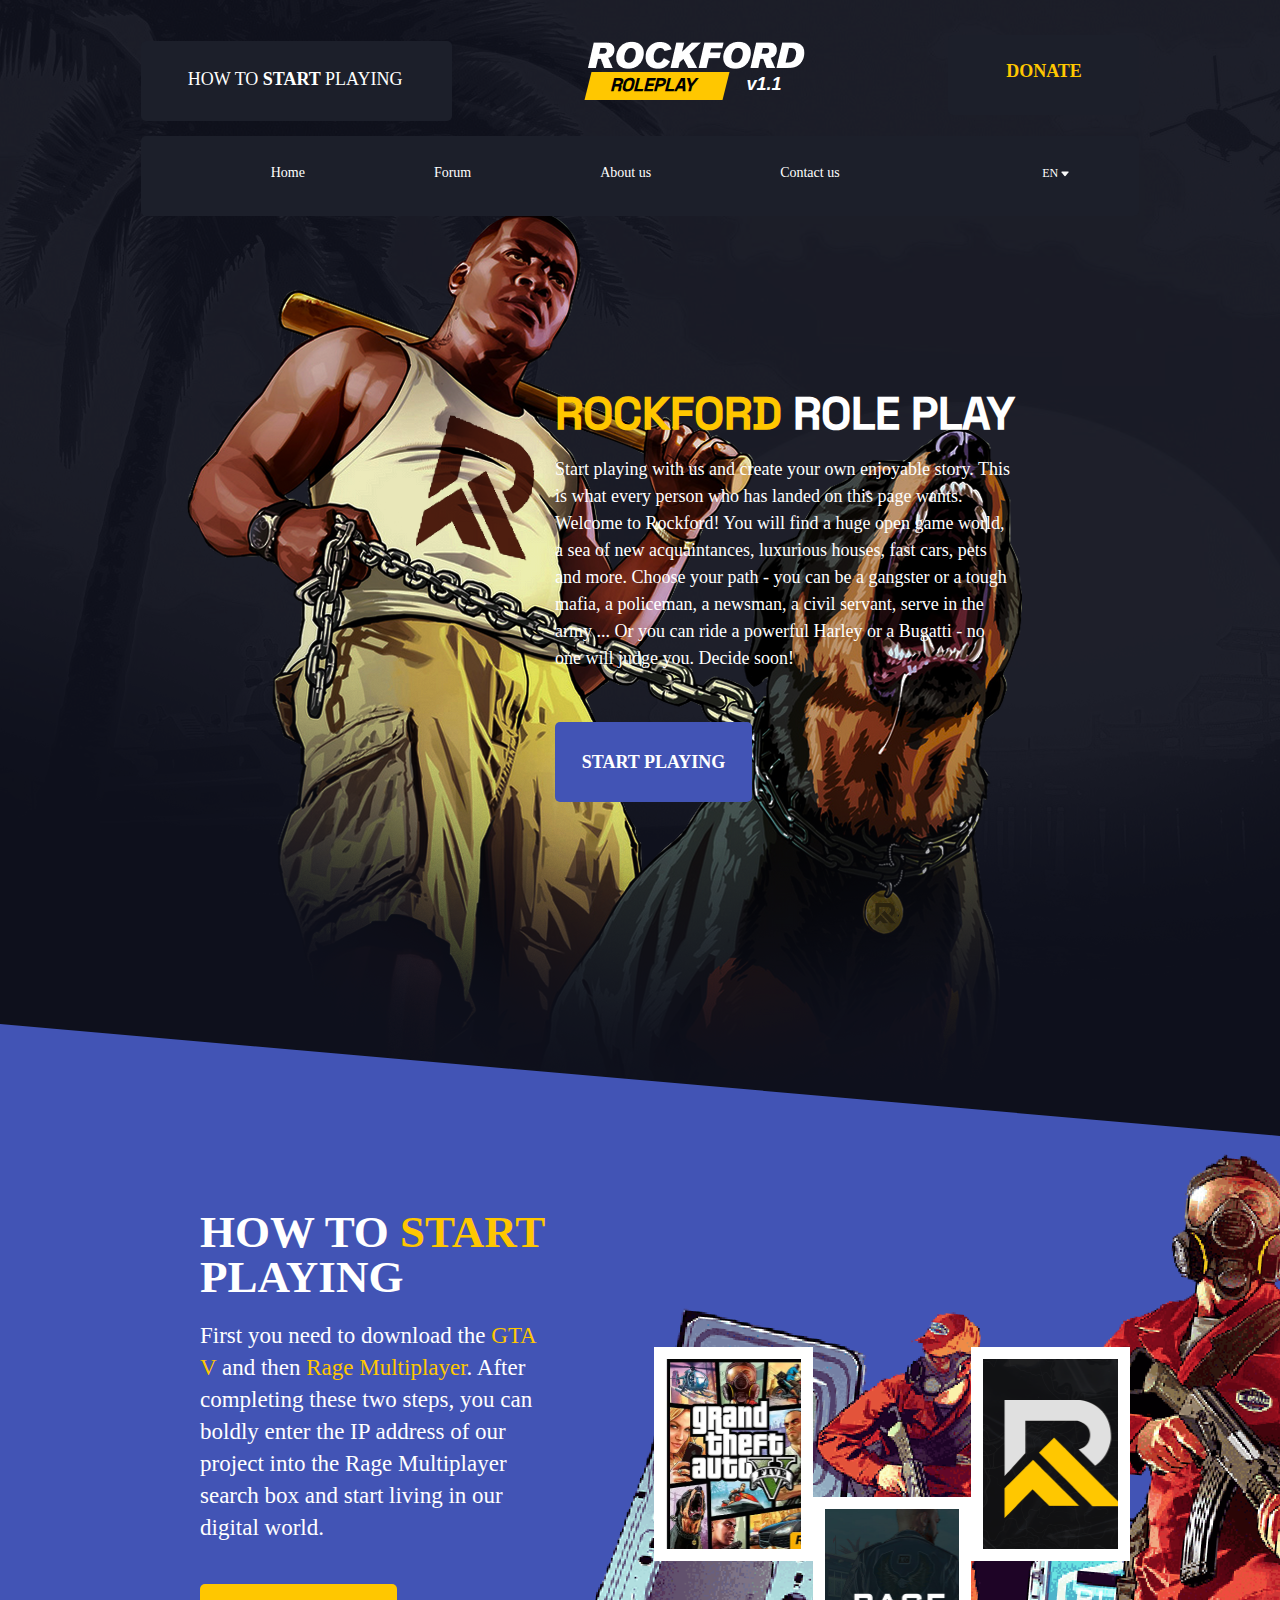
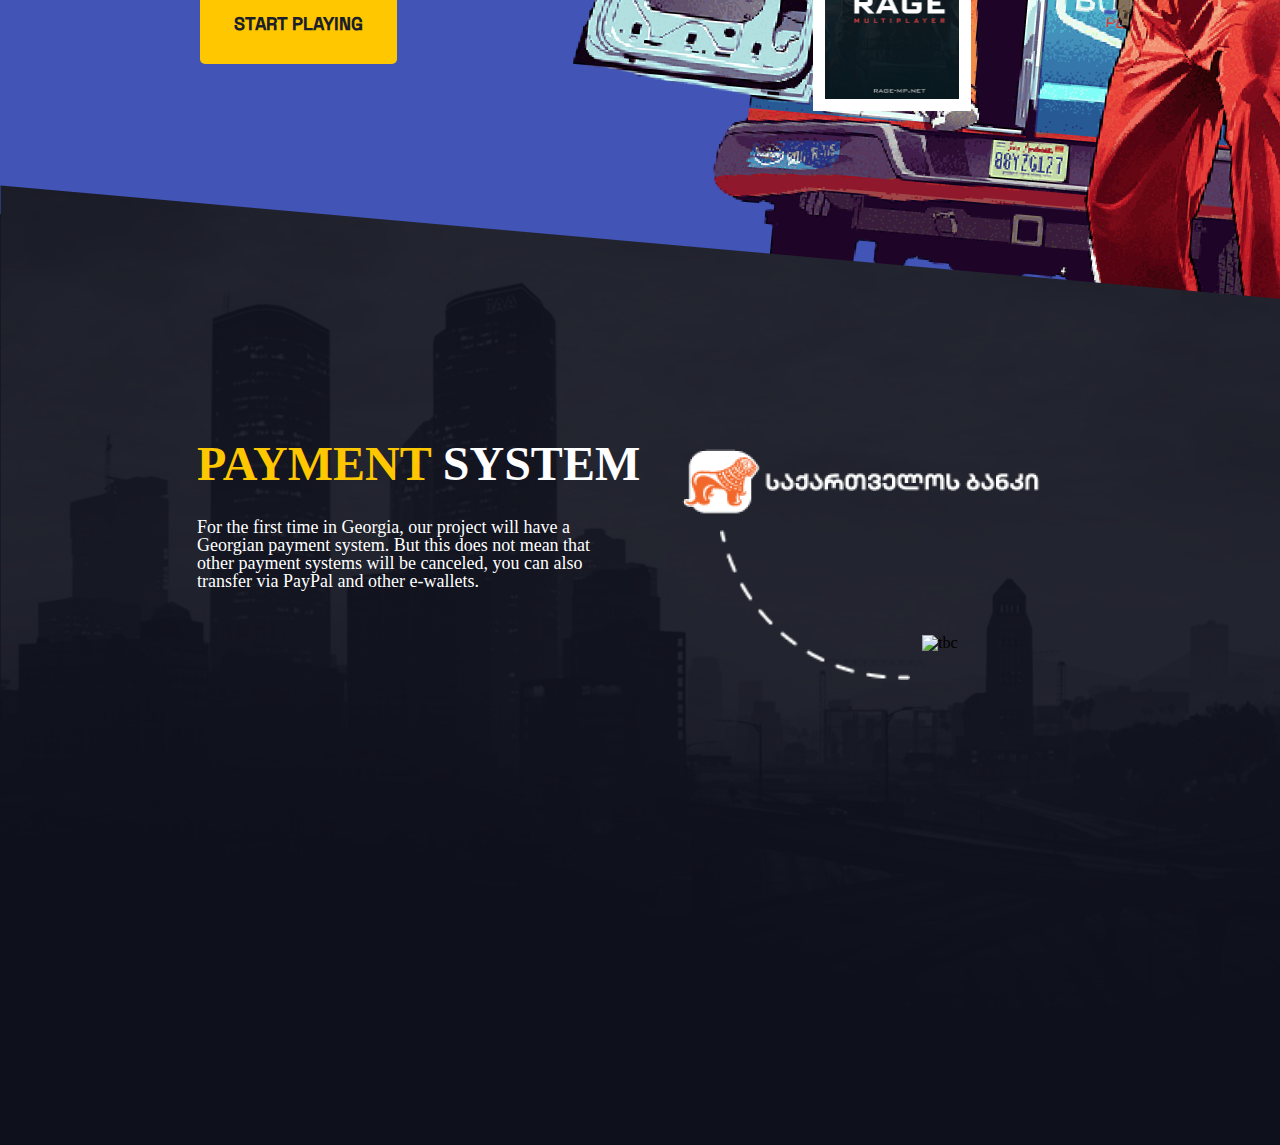
==== index.html @ c7f7a8d2 "first upload" ====
<!DOCTYPE html>
<html lang="en">
<head>
    <meta charset="UTF-8">
    <meta http-equiv="X-UA-Compatible" content="IE=edge">
    <meta name="viewport" content="width=device-width, initial-scale=1.0">
    <title>Rockford</title>
    <link rel="stylesheet" href="css/reset.css">
    <link rel="stylesheet" href="css/style.css">
    <link rel="stylesheet" href="css/responsive.css">
</head>
<body>
    <header>
        <div class="header_content">
            <div class="topNavLeft">
                <div>HOW TO<span> START </span>PLAYING</div>
            </div>
            <div class="topNavCenter">
                <img src="images/logo.png" alt="logo">
                <div class="roleplay_v">
                    <div class="roleplay">
                        <h4>ROLEPLAY</h4>
                    </div>
                    <div class="v1">
                        v1.1
                    </div>
                </div>
            </div>
            <div class="topNavRight">
                <h4>DONATE</h4>
            </div>
            <div class="header_navigation">
                <ul class="headerNavList">
                    <li>Home</li>
                    <li>Forum</li>
                    <li>About us</li>
                    <li>Contact us</li>
                </ul>
                <div class="language">
                    <p>EN</p>
                    <img src="images/Vector.png" alt="downarrow">
                </div>
            </div>
        </div>
    </header>
    <div class="section_first">
        <div class="section_first1"> <span> ROCKFORD </span> ROLE PLAY </div>
        <div class="section_first2">
            Start playing with us and create your own enjoyable story. This is what every person who has landed on this page wants. Welcome to Rockford! You will find a huge open game world, a sea of new acquaintances, luxurious houses, fast cars, pets and more. Choose your path - you can be a gangster or a tough mafia, a policeman, a newsman, a civil servant, serve in the army ... Or you can ride a powerful Harley or a Bugatti - no one will judge you. Decide soon!
        </div>
        <div id="startPlaying1" class="start_playing1">
            START PLAYING
        </div>
    </div>
    <div class="section_second">
        <div class="section_second_rotation">
            <div class="section_second_left">
                <div class="section_second_header"> HOW TO <span>START</span> PLAYING</div>
                <div class="section_second_text">
                    First you need to download the <span> GTA V </span> and then <span> Rage Multiplayer</span>. After completing these two steps, you can boldly enter the IP address of our project into the Rage Multiplayer search box and start living in our digital world.
                </div>
                <div id="startPlaying2" class="start_playing2">
                    START PLAYING
                </div>
            </div>
            <div class="section_second_right">
                <div class="img1"></div>
                <div class="img2"></div>
                <div class="img3"></div>
            </div>
        </div>
    </div>
    <div class="section_third">
        <div class="section_third_left">
            <div class="section_third_header"> <span> PAYMENT </span> SYSTEM</div>
            <div class="section_third_text">
                For the first time in Georgia, our project will have a Georgian payment system. But this does not mean that other payment systems will be canceled, you can also transfer via PayPal and other e-wallets.
            </div>
        </div>
        <div class="section_third_right">
            <img class="bog" src="images/bog1.png" alt="bog">
            <img class="ellipse" src="images/Ellipse1.png" alt="ellipse">
            <img class="tbc" src="images/TBC.png" alt="tbc">
        </div>
    </div>
    <script src="scripts/script.js"></script>
</body>
</html>
---- css/style.css ----
@font-face {
  font-family: poppins;
  src: url(../fonts/Poppins-light.ttf);
}
@font-face {
  font-family: grotesk;
  src: url(../fonts/SpaceGrotesk-Medium.ttf);
}
body {
  max-width: 1920px;
  margin: 0 auto;
  background-color: #0e101c;
}

/* header */

header {
  max-width: 1920px;
  width: 100%;
  background: url(../images/background.png);
  height: 1080px;
}
.header_content {
  width: 78%;
  margin: 0 auto;
  height: 181px;
  position: relative;
  top: 35px;
  display: flex;
  justify-content: space-between;
}
.topNavLeft {
  margin-top: 6px;
  width: 311px;
  height: 80px;
  background: #1c1f2a;
  border-radius: 5px;
}
.topNavLeft div {
  font-size: 18px;
  font-family: poppins;
  color: #ffffff;
  top: 35px;
  left: 47px;
  position: absolute;
}
.topNavLeft div span {
  font-weight: 800;
}
.topNavCenter {
  height: 71px;
  margin-top: 6px;
  width: 223px;
}
.roleplay_v {
  display: flex;
}
.roleplay {
  background: #ffc700;
  font-size: 18px;
  font-family: grotesk;
  font-weight: 500;
  width: 138px;
  height: 28px;
  transform: skewX(-14deg);
}
.roleplay h4 {
  position: absolute;
  top: 4px;
  left: 23px;
}
.v1 {
  color: #ffffff;
  font-size: 18px;
  font-weight: 900;
  font-style: italic;
  font-family: sans-serif;
  margin-top: 3px;
  margin-left: 20px;
}
.topNavRight {
  width: 191px;
  height: 80px;
  background: #1c1f2a;
  border-radius: 5px;
}
.topNavRight h4 {
  color: #ffc700;
  font-family: poppins;
  font-size: 18px;
  font-weight: 700;
  margin-top: 27px;
  margin-left: 58px;
}

/* header navigation */

.header_navigation {
  background-color: #1c1f2a;
  width: 100%;
  top: 101px;
  height: 80px;
  position: absolute;
  border-radius: 5px;
  border-radius: 5px;
}
.headerNavList {
  max-width: 569px;
  width: 100%;
  font-family: poppins;
  font-size: 14px;
  font-weight: 400;
  color: #ffffff;
  display: flex;
  justify-content: space-between;
  margin-top: 30px;
  position: absolute;
  right: 30%;
}
.language {
  position: absolute;
  color: #ffffff;
  font-family: poppins;
  font-size: 12px;
  top: 31px;
  right: 70px;
  display: flex;
  justify-content: space-between;
  width: 27px;
}
.language img {
  margin-top: 4px;
  height: 80%;
}

/* first section */

.section_first {
  position: absolute;
  top: 391px;
  right: 265px;
  max-width: 1920px;
}
.section_first1 {
  color: #ffffff;
  font-family: grotesk;
  font-size: 45px;
  font-weight: 700;
}
.section_first1 span {
  color: #ffc700;
}
.section_first2 {
  color: #ffffff;
  font-family: poppins;
  font-size: 18px;
  line-height: 27px;
  width: 460px;
  margin-top: 20px;
}
.start_playing1 {
  width: 197px;
  height: 80px;
  color: #ffffff;
  font-family: poppins;
  font-weight: bold;
  font-size: 18px;
  background-color: #4254b5;
  border-radius: 5px;
  margin-top: 50px;
  text-align: center;
  vertical-align: middle;
  line-height: 80px;
  cursor: pointer;
}

/* second section */

.section_second {
  position: relative;
  transform: skewY(5deg);
  background-color: #4254b5;
  height: 790px;
}
.section_second_header {
  color: #ffffff;
  font-size: 125px;
  font-family: poppins;
  font-size: 45px;
  font-weight: 700;
}
.section_second_header span {
  color: #ffc700;
}
.section_second_text {
  color: #ffffff;
  font-family: poppins;
  font-size: 23px;
  max-width: 540px;
  line-height: 32px;
  margin-top: 20px;
}
.section_second_text span {
  color: #ffc700;
}
.start_playing2 {
  background-color: #ffc700;
  width: 197px;
  height: 80px;
  border-radius: 5px;
  font-size: 18px;
  font-family: grotesk;
  font-weight: 900;
  color: #1c1f2a;
  text-align: center;
  vertical-align: middle;
  line-height: 80px;
  margin-top: 40px;
  cursor: pointer;
}
.section_second_right {
  background-image: url(../images/gta5_1.png);
  height: 500px;
  display: flex;
  flex-direction: row;
  justify-content: space-between;
  width: 45%;
  margin-top: 17px;
  padding-top: 350px;
  padding-right: 150px;
  background-repeat: no-repeat;
}

.img1 {
  background: url(../images/image1.png);
  width: 140px;
  height: 190px;
  border: 12px solid #ffffff;
  margin-left: 100px;
  margin-top: -100px;
}
.img2 {
  margin-top: 50px;
  background: url(../images/image2.png);
  width: 140px;
  height: 190px;
  border: 12px solid #ffffff;
}
.img3 {
  background: url(../images/image3.png);
  width: 140px;
  height: 190px;
  border: 12px solid #ffffff;
  margin-top: -100px;
}
.section_second_rotation {
  transform: skewY(-5deg);
  display: flex;
  flex-direction: row;
  justify-content: space-between;
}
.section_second_left {
  width: 600px;
  min-width: 300px;
  display: flex;
  flex-direction: column;
  height: 500px;
  margin-left: 200px;
  margin-top: 130px;
}

/* third section */

.section_third {
  background: url(../images/bg1.png);
  height: 960px;
  margin-top: -85px;
  display: flex;
  justify-content: space-between;
  position: relative;
}
.section_third_left {
  padding-top: 255px;
  margin-left: 197px;
  display: flex;
  flex-direction: column;
  justify-content: space-between;
  height: 150px;
  min-width: 400px;
}
.section_third_header {
  font-family: poppins;
  font-size: 48px;
  font-weight: 700;
  color: #ffffff;
}
.section_third_header span {
  color: #ffc700;
}
.section_third_text {
  font-size: 18px;
  font-family: poppins;
  font-weight: 400;
  color: #ffffff;
  max-width: 420px;
}
.section_third_right {
  display: flex;
  flex-direction: column;
  justify-content: space-between;
}
.bog {
  position: absolute;
  width: 400px;
  right: 570px;
  top: 250px;
}
.ellipse {
  position: absolute;
  width: 190px;
  top: 345px;
  right: 720px;
}
.tbc {
  position: absolute;
  width: 328px;
  right: 380px;
  top: 450px;
}
---- css/responsive.css ----
@media (min-width: 1920px) {
  .section_first {
    max-width: 1920px;
  }
}
@media (max-width: 1600px) {
  .bog {
    right: 320px;
  }
  .ellipse {
    right: 470px;
  }
  .tbc {
    right: 130px;
  }
}
@media (max-width: 1340px) {
  .bog {
    right: 220px;
  }
  .ellipse {
    right: 370px;
  }
  .tbc {
    right: 30px;
  }
}

@media (max-width: 1250px) {
  .section_third_left {
    margin-left: 100px;
  }
  .bog {
    width: 300px;
    right: 160px;
  }
  .tbc {
    width: 228px;
    top: 360px;
    right: 100px;
  }
  .ellipse {
    width: 90px;
    top: 320px;
    right: 330px;
  }
  .section_second_left {
    margin-left: 100px;
  }
  .section_second_right {
    flex-direction: column;
    justify-content: space-between;
    height: 400px;
  }
  .img1,
  .img2,
  .img3 {
    margin-top: 0;
    margin-left: 250px;
    width: 150px;
  }
  .img1 {
    margin-top: -280px;
  }
}
@media (max-width: 1075px) {
  .header_content {
    width: 100%;
  }
  .section_second_rotation {
    flex-direction: column;
  }
  .section_second_left {
    position: absolute;
    min-width: 550px;
    margin: 0 0 0 0;
    top: 150px;
    right: 200px;
  }
  .section_second_right {
    position: absolute;
    flex-direction: row;
    justify-content: space-between;
    background-size: 100% 100%;
    height: 450px;
    width: 70%;
    object-fit: cover;
    top: 500px;
    right: 0;
  }
  .img1,
  .img2,
  .img3 {
    margin-left: 0px;
    min-width: 140px;
    margin-top: -100px;
  }
  .img2 {
    margin-top: 60px;
  }
  .section_second {
    height: 1300px;
  }
  .section_second_left {
    width: 100px;
  }
}
@media (max-width: 960px) {
  .section_third_left {
    position: absolute;
    margin-left: 0;
    right: 200px;
  }
  .section_third_right {
    position: absolute;
    width: 100%;
    top: 200px;
    right: 140px;
  }
  .ellipse {
    display: none;
  }
  .tbc {
    width: 200px;
    right: 210px;
    top: 340px;
  }
}
@media (max-width: 840px) {
  .section_first {
    right: 170px;
  }
  .section_second_right {
    width: 66%;
  }
  .section_second_left {
    right: 80px;
  }
  .headerNavList {
    right: 20%;
  }
  .language {
    right: 50px;
  }
}
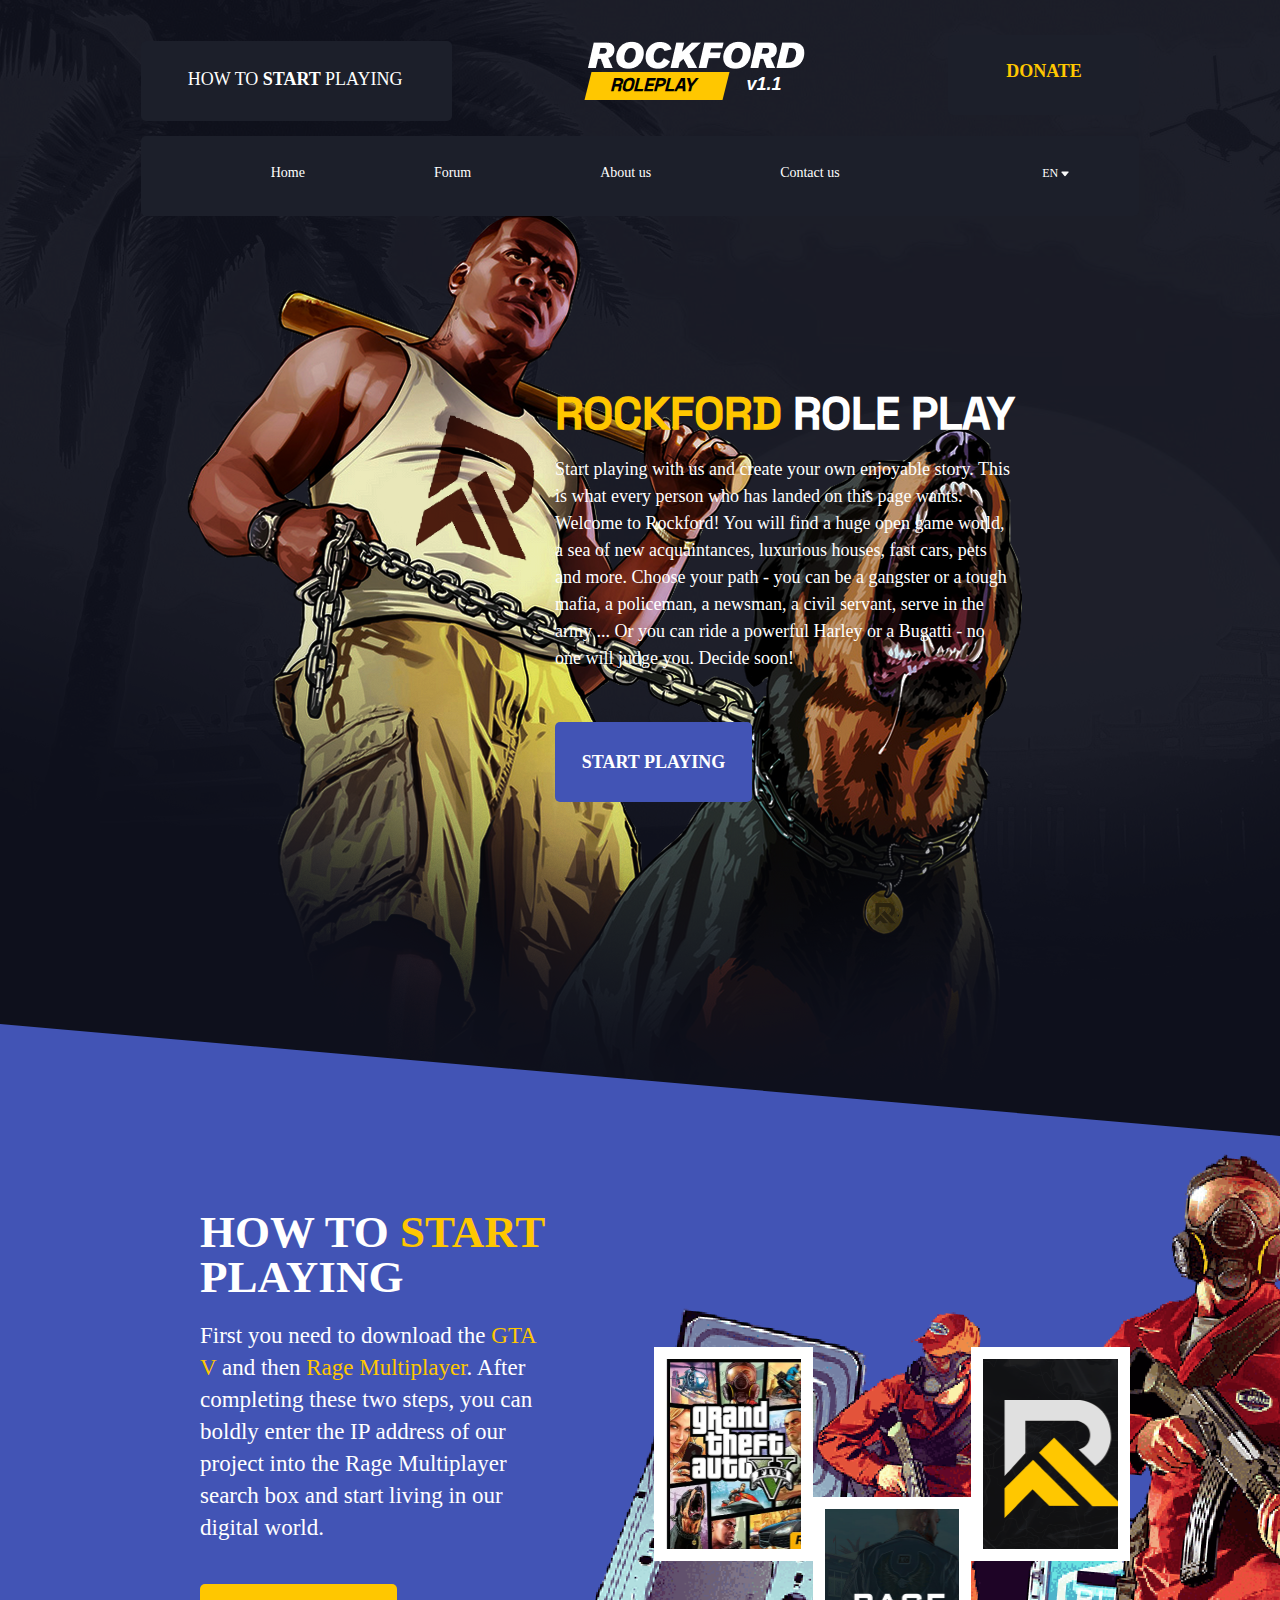
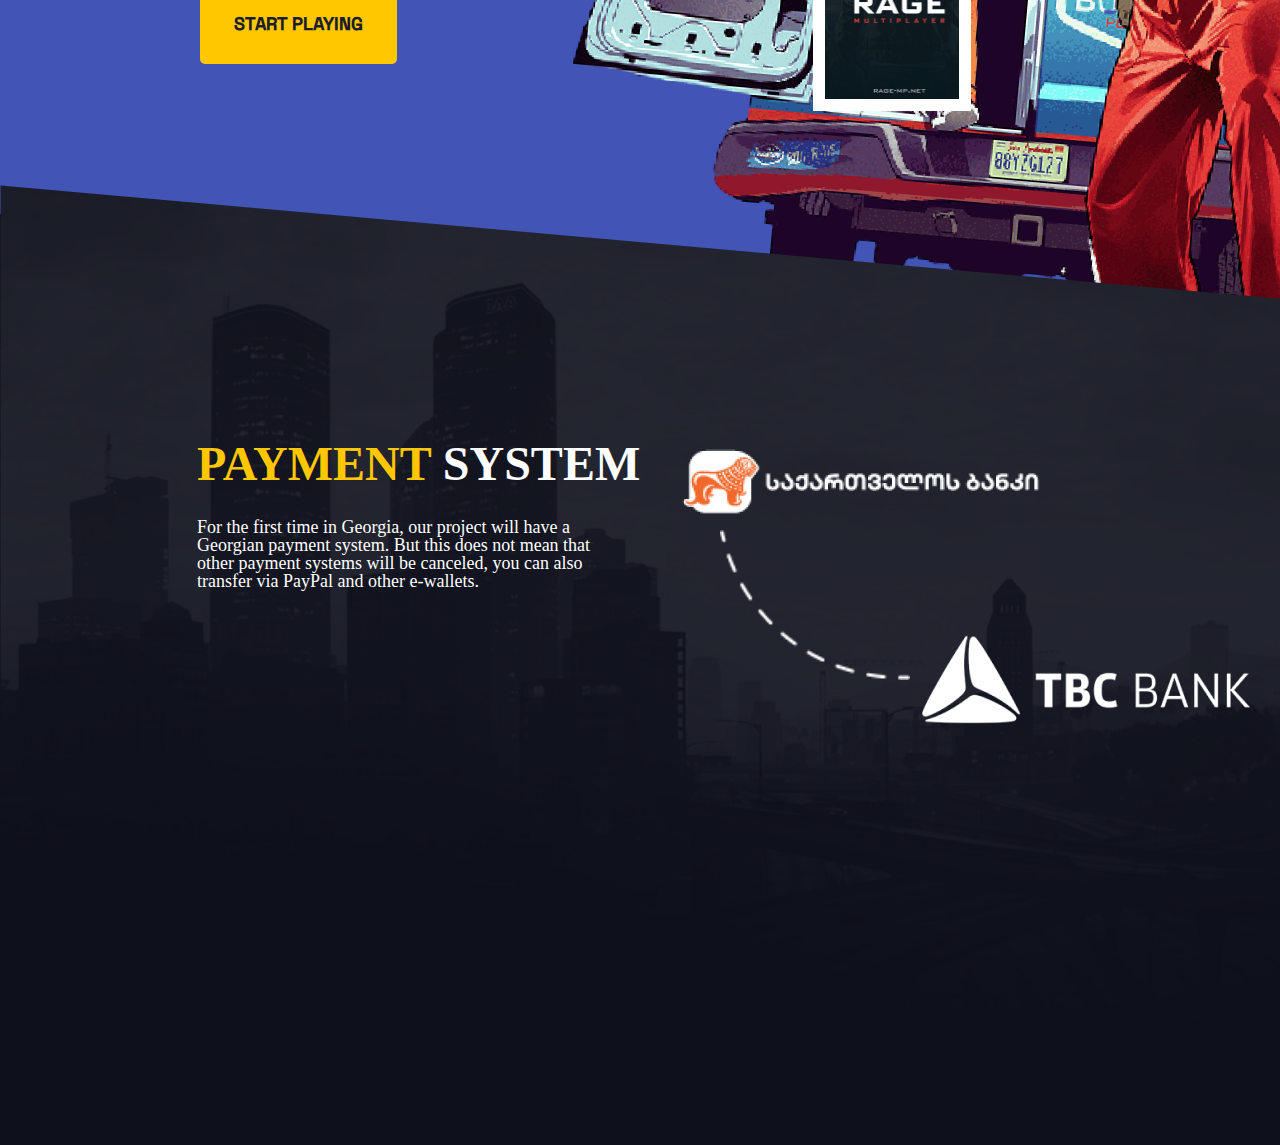
==== commit a76df616: "Update index.html" ====
--- a/index.html
+++ b/index.html
@@ -80,9 +80,9 @@
         <div class="section_third_right">
             <img class="bog" src="images/bog1.png" alt="bog">
             <img class="ellipse" src="images/Ellipse1.png" alt="ellipse">
-            <img class="tbc" src="images/TBC.png" alt="tbc">
+            <img class="tbc" src="images/tbc.png" alt="tbc">
         </div>
     </div>
     <script src="scripts/script.js"></script>
 </body>
-</html>+</html>
